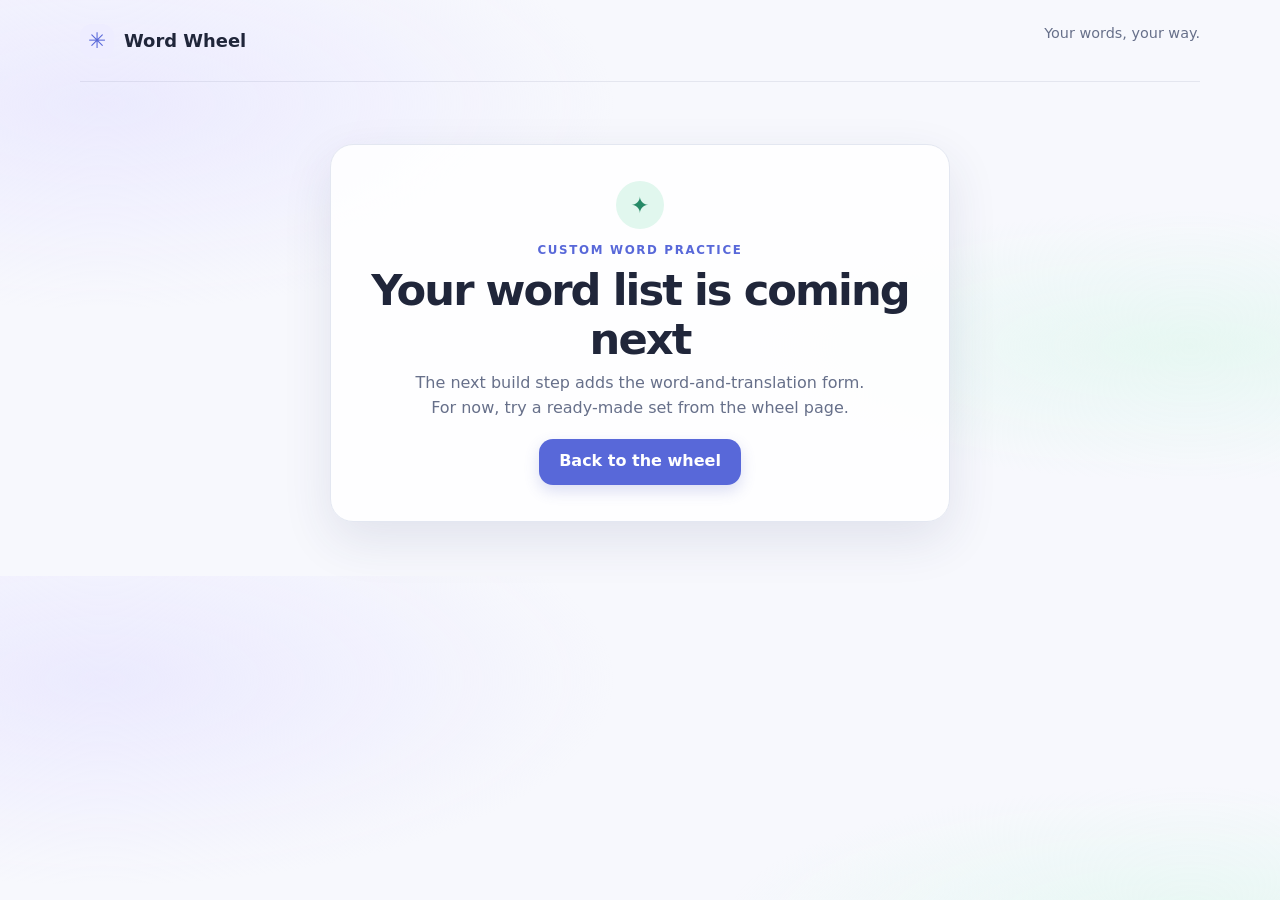
==== add-words.html @ 0aec1cfe "Build example-set wheel practice Co-authored-by: Copilot <223556219+Copilot@users.noreply.github.com" ====
<!doctype html>
<html lang="en">
<head>
  <meta charset="utf-8">
  <meta name="viewport" content="width=device-width, initial-scale=1">
  <meta name="theme-color" content="#f6f7fc">
  <title>Add words — Word Wheel</title>
  <link rel="stylesheet" href="styles.css">
</head>
<body>
  <main class="page">
    <header class="site-header">
      <a class="brand" href="./" aria-label="Word Wheel home">
        <span class="brand-mark" aria-hidden="true">✳</span>
        <span>Word Wheel</span>
      </a>
      <p>Your words, your way.</p>
    </header>
    <section class="practice-section">
      <div class="empty-message">
        <span class="complete-icon" aria-hidden="true">✦</span>
        <p class="eyebrow">Custom word practice</p>
        <h1>Your word list is coming next</h1>
        <p class="intro">The next build step adds the word-and-translation form. For now, try a ready-made set from the wheel page.</p>
        <a class="button button-primary return-link" href="./">Back to the wheel</a>
      </div>
    </section>
  </main>
</body>
</html>
---- styles.css ----
:root {
  color-scheme: light;
  --ink: #20263a;
  --muted: #67708a;
  --paper: #f7f8fd;
  --line: #e3e7f1;
  --white: #fff;
  --blue: #5868d9;
  --blue-dark: #4352bc;
  --lilac: #eeedff;
  --mint: #e1f7ee;
  --peach: #fff0df;
  --rose: #ffe7ea;
  --shadow: 0 18px 50px rgba(43, 52, 99, .11);
}

* { box-sizing: border-box; }

body {
  margin: 0;
  background:
    radial-gradient(ellipse at 8% 18%, rgba(231, 229, 255, .72), transparent 32rem),
    radial-gradient(ellipse at 93% 60%, rgba(221, 247, 236, .62), transparent 29rem),
    var(--paper);
  color: var(--ink);
  font: 16px/1.55 system-ui, -apple-system, "Segoe UI", sans-serif;
}

button, a { font: inherit; }
button { color: inherit; }
[hidden] { display: none !important; }

.page { width: min(1120px, calc(100% - 36px)); margin: 0 auto; }

.site-header {
  display: flex;
  min-height: 82px;
  align-items: center;
  justify-content: space-between;
  border-bottom: 1px solid rgba(111, 120, 157, .14);
}

.brand {
  display: inline-flex;
  align-items: center;
  gap: 10px;
  color: var(--ink);
  font-size: 1.12rem;
  font-weight: 800;
  text-decoration: none;
}

.brand-mark {
  display: grid;
  width: 34px;
  height: 34px;
  place-items: center;
  border-radius: 12px;
  background: var(--lilac);
  color: var(--blue);
  font-size: 1.35rem;
}

.site-header > p { color: var(--muted); font-size: .9rem; }
.practice-section { padding: 42px 0 34px; }
.section-heading { text-align: center; }
.eyebrow { margin: 0 0 7px; color: var(--blue); font-size: .74rem; font-weight: 800; letter-spacing: .14em; text-transform: uppercase; }
h1, h2, p { margin-top: 0; }
h1 { margin-bottom: 8px; font-size: clamp(2rem, 5vw, 3.3rem); letter-spacing: -.045em; line-height: 1.12; }
.intro { margin: 0 auto; color: var(--muted); }

.wheel-layout {
  display: grid;
  grid-template-columns: minmax(290px, 460px) minmax(230px, 330px);
  align-items: center;
  justify-content: center;
  gap: clamp(25px, 7vw, 90px);
  margin-top: 34px;
}

.wheel-column { display: flex; flex-direction: column; align-items: center; }
.wheel-shell { position: relative; width: min(100%, 430px); aspect-ratio: 1; padding: 12px; }
.wheel {
  position: relative;
  width: 100%;
  height: 100%;
  overflow: hidden;
  border: 8px solid var(--white);
  border-radius: 50%;
  box-shadow: var(--shadow), inset 0 0 0 1px rgba(32, 38, 58, .05);
  transition: transform 2.8s cubic-bezier(.12,.72,.12,1);
  will-change: transform;
}

.wheel::after {
  position: absolute;
  z-index: 1;
  inset: 0;
  border: 1px solid rgba(49, 54, 84, .08);
  border-radius: inherit;
  content: "";
  pointer-events: none;
}

.wheel-pointer {
  position: absolute;
  z-index: 3;
  top: 2px;
  left: 50%;
  width: 0;
  height: 0;
  transform: translateX(-50%);
  border-right: 14px solid transparent;
  border-bottom: 26px solid #36416e;
  border-left: 14px solid transparent;
  filter: drop-shadow(0 3px 2px rgba(0, 0, 0, .13));
}

.wheel-labels { position: absolute; inset: 0; }
.wheel-label {
  position: absolute;
  z-index: 1;
  display: block;
  max-width: 92px;
  overflow: hidden;
  padding: 3px 7px;
  border-radius: 999px;
  background: rgba(255, 255, 255, .77);
  color: #28304b;
  font-size: clamp(.55rem, 1.4vw, .76rem);
  font-weight: 750;
  line-height: 1.25;
  text-align: center;
  text-overflow: ellipsis;
  white-space: nowrap;
  transform: translate(-50%, -50%) rotate(var(--counter-rotation, 0deg));
}

.wheel-add {
  position: absolute;
  z-index: 2;
  top: 50%;
  left: 50%;
  display: flex;
  width: 92px;
  height: 92px;
  transform: translate(-50%, -50%);
  flex-direction: column;
  align-items: center;
  justify-content: center;
  border: 7px solid var(--white);
  border-radius: 50%;
  background: var(--blue);
  box-shadow: 0 7px 20px rgba(52, 61, 129, .22);
  color: white;
  text-decoration: none;
  transition: background .18s ease, transform .18s ease;
}

.wheel-add:hover { transform: translate(-50%, -50%) scale(1.05); background: var(--blue-dark); }
.wheel-add > span { font-size: 2rem; font-weight: 400; line-height: 1; }
.wheel-add small { font-size: .67rem; font-weight: 700; }

.button {
  display: inline-flex;
  min-height: 46px;
  align-items: center;
  justify-content: center;
  padding: 10px 20px;
  border: 0;
  border-radius: 14px;
  cursor: pointer;
  font-weight: 750;
  transition: transform .16s ease, background .16s ease, box-shadow .16s ease;
}

.button:hover:not(:disabled) { transform: translateY(-1px); }
.button:focus-visible, a:focus-visible, .word-card:focus-visible { outline: 3px solid #f0b75a; outline-offset: 3px; }
.button:disabled { cursor: wait; opacity: .72; }
.button-primary { background: var(--blue); box-shadow: 0 6px 15px rgba(75, 88, 194, .2); color: white; }
.button-primary:hover:not(:disabled) { background: var(--blue-dark); }
.button-secondary { border: 1px solid var(--line); background: white; color: var(--ink); }
.spin-button { min-width: 180px; margin-top: 15px; }
.status-message { min-height: 1.5em; margin: 8px 0 0; color: #9b3e50; font-size: .9rem; text-align: center; }

.practice-panel, .complete-panel {
  width: 100%;
  padding: 24px;
  border: 1px solid var(--line);
  border-radius: 23px;
  background: rgba(255, 255, 255, .85);
  box-shadow: 0 12px 36px rgba(43, 52, 99, .08);
  text-align: center;
}

.practice-panel .eyebrow { margin-bottom: 13px; }
.word-card { display: block; width: 100%; height: 154px; padding: 0; border: 0; border-radius: 18px; background: transparent; cursor: pointer; perspective: 900px; }
.card-inner { position: relative; display: block; width: 100%; height: 100%; transform-style: preserve-3d; transition: transform .55s cubic-bezier(.2,.7,.2,1); }
.word-card.is-flipped .card-inner { transform: rotateY(180deg); }
.card-face {
  position: absolute;
  inset: 0;
  display: grid;
  place-items: center;
  padding: 18px;
  border: 1px solid rgba(83, 101, 217, .12);
  border-radius: 18px;
  background: linear-gradient(145deg, #f0efff, #fff);
  backface-visibility: hidden;
  color: var(--ink);
  font-size: clamp(1.35rem, 4vw, 2rem);
  font-weight: 800;
  overflow-wrap: anywhere;
}
.card-back { transform: rotateY(180deg); background: linear-gradient(145deg, #e5f8ee, #fff); }
.card-hint { margin: 11px 0 0; color: var(--muted); font-size: .87rem; }
.recall-actions { display: flex; flex-wrap: wrap; justify-content: center; gap: 9px; margin-top: 17px; }
.complete-panel { align-self: center; }
.complete-panel h2 { margin: 0 0 5px; }
.complete-panel > p:not(.eyebrow) { color: var(--muted); }
.complete-icon { display: grid; width: 48px; height: 48px; margin: 0 auto 12px; place-items: center; border-radius: 50%; background: var(--mint); color: #268a67; font-size: 1.4rem; font-weight: 800; }
.empty-message { width: min(100%, 620px); margin: 20px auto; padding: 36px; border: 1px solid var(--line); border-radius: 23px; background: rgba(255, 255, 255, .88); box-shadow: var(--shadow); text-align: center; }
.empty-message h1 { font-size: clamp(1.8rem, 4vw, 2.7rem); }
.empty-message .intro { max-width: 460px; }
.return-link { margin-top: 18px; text-decoration: none; }

.examples-section { padding: 22px 0 40px; border-top: 1px solid rgba(111, 120, 157, .15); }
.examples-heading { display: flex; align-items: end; justify-content: space-between; gap: 15px; margin-bottom: 16px; }
.examples-heading h2 { margin: 0; font-size: clamp(1.35rem, 3vw, 1.8rem); letter-spacing: -.025em; }
.examples-heading > p { margin: 0 0 4px; color: var(--muted); font-size: .9rem; }
.example-grid { display: grid; grid-template-columns: repeat(3, 1fr); gap: 12px; }
.example-card {
  display: flex;
  min-height: 82px;
  align-items: center;
  gap: 12px;
  padding: 15px;
  border: 1px solid var(--line);
  border-radius: 17px;
  background: rgba(255,255,255,.88);
  box-shadow: 0 5px 18px rgba(43, 52, 99, .04);
  cursor: pointer;
  text-align: left;
  transition: transform .16s ease, box-shadow .16s ease;
}
.example-card:hover { transform: translateY(-2px); box-shadow: 0 10px 25px rgba(43, 52, 99, .1); }
.example-swatch { width: 38px; height: 38px; flex: 0 0 auto; border-radius: 13px; background: conic-gradient(#f6b66b 0 25%, #91d8c0 25% 50%, #9f9bf0 50% 75%, #f28f9d 75%); }
.example-card:nth-child(2) .example-swatch { transform: rotate(35deg); }
.example-card:nth-child(3) .example-swatch { transform: rotate(70deg); }
.example-card-copy { display: grid; gap: 2px; }
.example-card-copy strong { font-size: .95rem; }
.example-card-copy small { color: var(--muted); font-size: .75rem; }
.example-arrow { margin-left: auto; color: var(--blue); font-size: 1.2rem; font-weight: 700; }
.site-footer { padding: 17px 0 26px; border-top: 1px solid rgba(111, 120, 157, .15); color: var(--muted); font-size: .84rem; text-align: center; }

@media (max-width: 800px) {
  .wheel-layout { grid-template-columns: minmax(280px, 430px); gap: 22px; }
  .practice-panel, .complete-panel { width: min(100%, 430px); }
  .example-grid { grid-template-columns: 1fr; }
}

@media (max-width: 520px) {
  .page { width: min(100% - 26px, 1120px); }
  .site-header { min-height: 68px; }
  .site-header > p { font-size: .8rem; }
  .practice-section { padding-top: 31px; }
  .wheel-shell { width: min(100%, 360px); }
  .examples-heading { align-items: start; flex-direction: column; gap: 7px; }
}

@media (prefers-reduced-motion: reduce) {
  *, *::before, *::after { scroll-behavior: auto !important; transition-duration: .01ms !important; animation-duration: .01ms !important; }
}
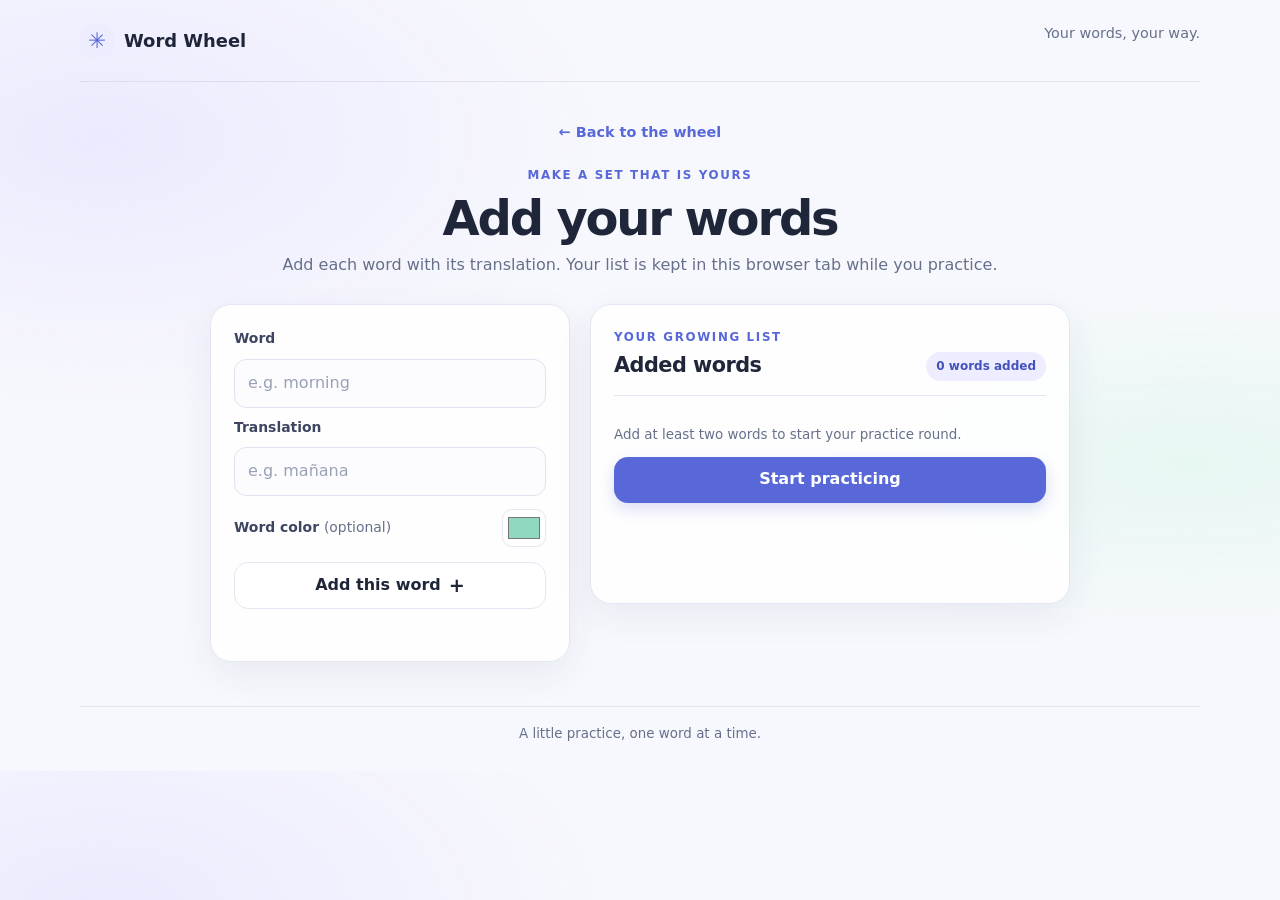
==== commit a76c46b0: "Add wording is done" ====
--- a/add-words.html
+++ b/add-words.html
@@ -4,8 +4,9 @@
   <meta charset="utf-8">
   <meta name="viewport" content="width=device-width, initial-scale=1">
   <meta name="theme-color" content="#f6f7fc">
-  <title>Add words — Word Wheel</title>
+  <title>Add your words — Word Wheel</title>
   <link rel="stylesheet" href="styles.css">
+  <script src="app.js" defer></script>
 </head>
 <body>
   <main class="page">
@@ -16,15 +17,46 @@
       </a>
       <p>Your words, your way.</p>
     </header>
-    <section class="practice-section">
-      <div class="empty-message">
-        <span class="complete-icon" aria-hidden="true">✦</span>
-        <p class="eyebrow">Custom word practice</p>
-        <h1>Your word list is coming next</h1>
-        <p class="intro">The next build step adds the word-and-translation form. For now, try a ready-made set from the wheel page.</p>
-        <a class="button button-primary return-link" href="./">Back to the wheel</a>
+    <section class="add-page-section" aria-labelledby="add-page-title">
+      <div class="add-page-heading">
+        <a class="back-link" href="./">← Back to the wheel</a>
+        <p class="eyebrow">Make a set that is yours</p>
+        <h1 id="add-page-title">Add your words</h1>
+        <p class="intro">Add each word with its translation. Your list is kept in this browser tab while you practice.</p>
+      </div>
+
+      <div class="add-layout">
+        <form id="word-form" class="word-form" novalidate>
+          <label for="word-input">Word</label>
+          <input id="word-input" name="word" type="text" autocomplete="off" placeholder="e.g. morning">
+
+          <label for="translation-input">Translation</label>
+          <input id="translation-input" name="translation" type="text" autocomplete="off" placeholder="e.g. mañana">
+
+          <div class="color-field">
+            <label for="color-input">Word color <span>(optional)</span></label>
+            <input id="color-input" name="color" type="color" value="#91d8c0" aria-label="Choose a color for this word">
+          </div>
+
+          <button class="button button-secondary add-entry-button" type="submit">Add this word <span aria-hidden="true">+</span></button>
+          <p id="form-message" class="form-message" role="status" aria-live="polite"></p>
+        </form>
+
+        <section class="added-words-panel" aria-labelledby="added-words-title">
+          <div class="added-words-heading">
+            <div>
+              <p class="eyebrow">Your growing list</p>
+              <h2 id="added-words-title">Added words</h2>
+            </div>
+            <span id="word-count" class="word-count">0 words added</span>
+          </div>
+          <ul id="custom-word-list" class="custom-word-list"></ul>
+          <p class="minimum-hint">Add at least two words to start your practice round.</p>
+          <button id="start-custom-practice" class="button button-primary start-custom-button" type="button">Start practicing</button>
+        </section>
       </div>
     </section>
+    <footer class="site-footer">A little practice, one word at a time.</footer>
   </main>
 </body>
 </html>
--- a/styles.css
+++ b/styles.css
@@ -223,6 +223,39 @@
 .empty-message h1 { font-size: clamp(1.8rem, 4vw, 2.7rem); }
 .empty-message .intro { max-width: 460px; }
 .return-link { margin-top: 18px; text-decoration: none; }
+.add-page-section { padding: 38px 0 44px; }
+.add-page-heading { margin: 0 auto 26px; text-align: center; }
+.back-link { display: inline-block; margin-bottom: 23px; color: var(--blue); font-size: .9rem; font-weight: 750; text-decoration: none; }
+.back-link:hover { text-decoration: underline; }
+.add-page-heading h1 { font-size: clamp(2rem, 5vw, 3rem); }
+.add-layout { display: grid; grid-template-columns: minmax(250px, 360px) minmax(280px, 480px); justify-content: center; align-items: start; gap: 20px; }
+.word-form, .added-words-panel { padding: 23px; border: 1px solid var(--line); border-radius: 21px; background: rgba(255, 255, 255, .9); box-shadow: 0 12px 36px rgba(43, 52, 99, .07); }
+.word-form { display: grid; gap: 9px; }
+.word-form > label, .color-field label { color: #3d4561; font-size: .87rem; font-weight: 750; }
+.word-form input[type="text"] { width: 100%; min-height: 47px; padding: 11px 13px; border: 1px solid #dfe3ef; border-radius: 12px; background: #fcfcff; color: var(--ink); font: inherit; }
+.word-form input[type="text"]:focus { border-color: var(--blue); outline: 3px solid rgba(83, 101, 217, .14); }
+.word-form input::placeholder { color: #9aa1b5; }
+.color-field { display: flex; align-items: center; justify-content: space-between; gap: 14px; margin-top: 4px; }
+.color-field label span { color: var(--muted); font-weight: 500; }
+.color-field input[type="color"] { width: 44px; height: 38px; padding: 3px; border: 1px solid var(--line); border-radius: 10px; background: white; cursor: pointer; }
+.add-entry-button { margin-top: 6px; }
+.add-entry-button span { margin-left: 8px; font-size: 1.2rem; line-height: 1; }
+.form-message { min-height: 1.5em; margin: 0; color: var(--muted); font-size: .85rem; }
+.form-message.is-error { color: #a33c50; }
+.form-message.is-success { color: #23815f; }
+.added-words-panel { min-height: 300px; }
+.added-words-heading { display: flex; flex-wrap: wrap; align-items: end; justify-content: space-between; gap: 10px; padding-bottom: 14px; border-bottom: 1px solid var(--line); }
+.added-words-heading .eyebrow { margin-bottom: 2px; }
+.added-words-heading h2 { margin: 0; font-size: 1.3rem; letter-spacing: -.025em; }
+.word-count { padding: 5px 10px; border-radius: 999px; background: var(--lilac); color: var(--blue-dark); font-size: .75rem; font-weight: 750; }
+.custom-word-list { display: grid; max-height: 300px; gap: 8px; overflow: auto; margin: 14px 0; padding: 0; list-style: none; }
+.custom-word-row { display: flex; min-height: 54px; align-items: center; gap: 11px; padding: 9px 11px; border: 1px solid #edf0f6; border-radius: 13px; background: #fff; }
+.word-color-swatch { width: 17px; height: 17px; flex: 0 0 auto; border: 2px solid rgba(32, 38, 58, .12); border-radius: 6px; }
+.custom-word-copy { display: flex; min-width: 0; flex: 1; flex-wrap: wrap; align-items: baseline; justify-content: space-between; gap: 4px 14px; }
+.custom-word-copy strong { overflow-wrap: anywhere; }
+.custom-word-copy > span { color: var(--muted); overflow-wrap: anywhere; }
+.minimum-hint { margin: 15px 0 11px; color: var(--muted); font-size: .84rem; }
+.start-custom-button { width: 100%; }
 
 .examples-section { padding: 22px 0 40px; border-top: 1px solid rgba(111, 120, 157, .15); }
 .examples-heading { display: flex; align-items: end; justify-content: space-between; gap: 15px; margin-bottom: 16px; }
@@ -257,6 +290,7 @@
   .wheel-layout { grid-template-columns: minmax(280px, 430px); gap: 22px; }
   .practice-panel, .complete-panel { width: min(100%, 430px); }
   .example-grid { grid-template-columns: 1fr; }
+  .add-layout { grid-template-columns: minmax(0, 480px); }
 }
 
 @media (max-width: 520px) {
